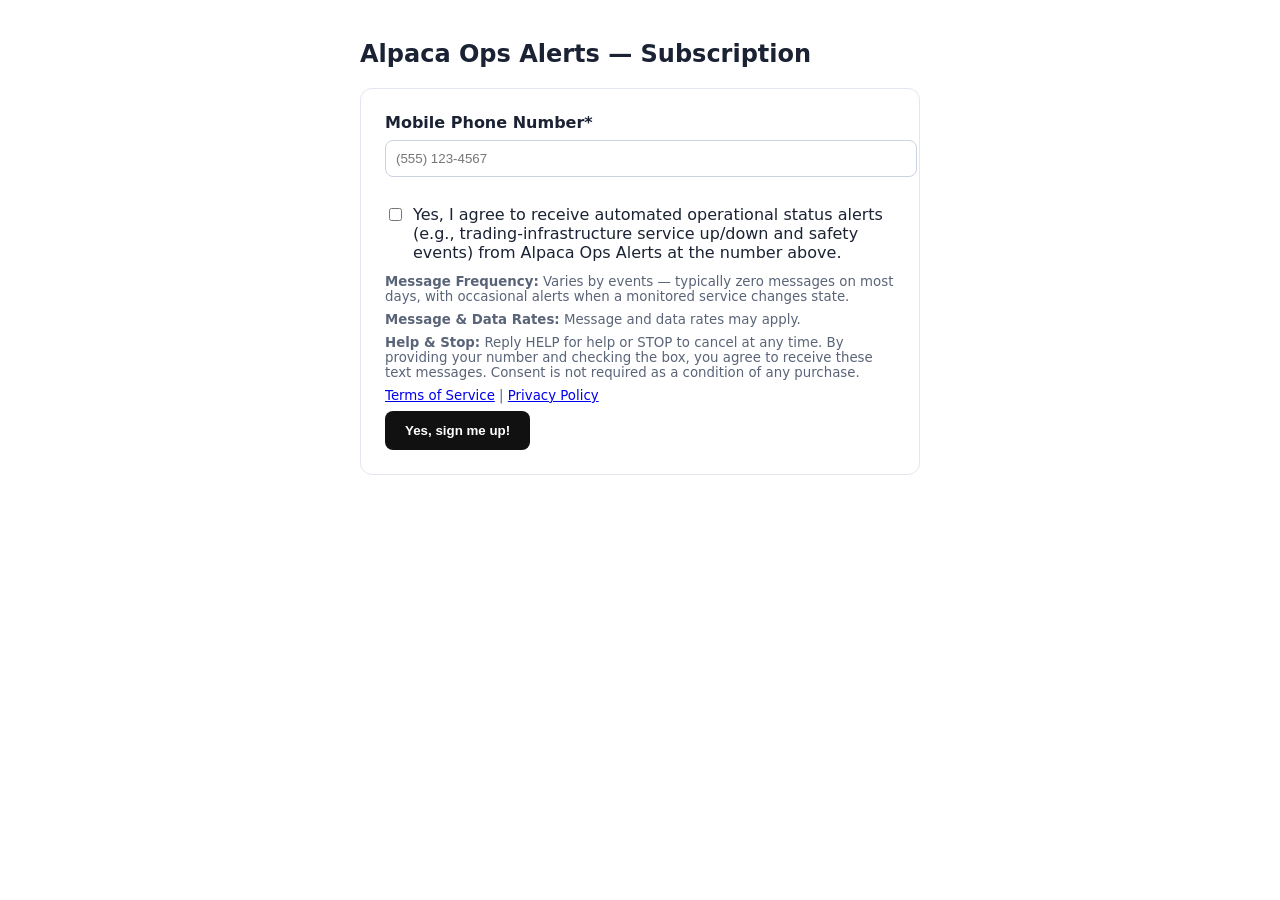
==== index.html @ 7554bb13 "Alpaca Ops Alerts — SMS opt-in subscription form (toll-free verification)" ====
<!DOCTYPE html>
<html lang="en"><head><meta charset="utf-8">
<meta name="viewport" content="width=device-width, initial-scale=1">
<title>Alpaca Ops Alerts — Subscription</title>
<style>body{font-family:system-ui,sans-serif;max-width:560px;margin:40px auto;padding:0 16px;color:#1a2233}
.card{border:1px solid #e2e6ee;border-radius:12px;padding:24px}label{font-weight:600}
input[type=tel]{width:100%;padding:10px;border:1px solid #cbd2e0;border-radius:8px;margin:8px 0 16px}
.consent{display:flex;gap:8px;align-items:flex-start;margin:12px 0}
small{color:#5a6478;display:block;margin:8px 0}
button{background:#111;color:#fff;border:0;border-radius:8px;padding:12px 20px;font-weight:600;cursor:pointer}</style>
</head><body>
<h2>Alpaca Ops Alerts — Subscription</h2>
<div class="card">
<form onsubmit="alert('Consent disclosure form for Alpaca Ops Alerts. The sole recipient is the system owner.');return false;">
  <label for="ph">Mobile Phone Number*</label>
  <input id="ph" type="tel" placeholder="(555) 123-4567" required>
  <div class="consent">
    <input type="checkbox" id="consent" required>
    <label for="consent" style="font-weight:400">Yes, I agree to receive automated operational status alerts
    (e.g., trading-infrastructure service up/down and safety events) from Alpaca Ops Alerts at the number above.</label>
  </div>
  <small><b>Message Frequency:</b> Varies by events — typically zero messages on most days, with occasional alerts when a monitored service changes state.</small>
  <small><b>Message &amp; Data Rates:</b> Message and data rates may apply.</small>
  <small><b>Help &amp; Stop:</b> Reply HELP for help or STOP to cancel at any time. By providing your number and checking the box, you agree to receive these text messages. Consent is not required as a condition of any purchase.</small>
  <small><a href="https://gist.github.com/Maz-Personal/0436b00f4f3ad8d4bf08556f65ad91b4">Terms of Service</a> | <a href="https://gist.github.com/Maz-Personal/a142864298243b0e09ffc019842b0ae1">Privacy Policy</a></small>
  <button type="submit">Yes, sign me up!</button>
</form>
</div>
</body></html>
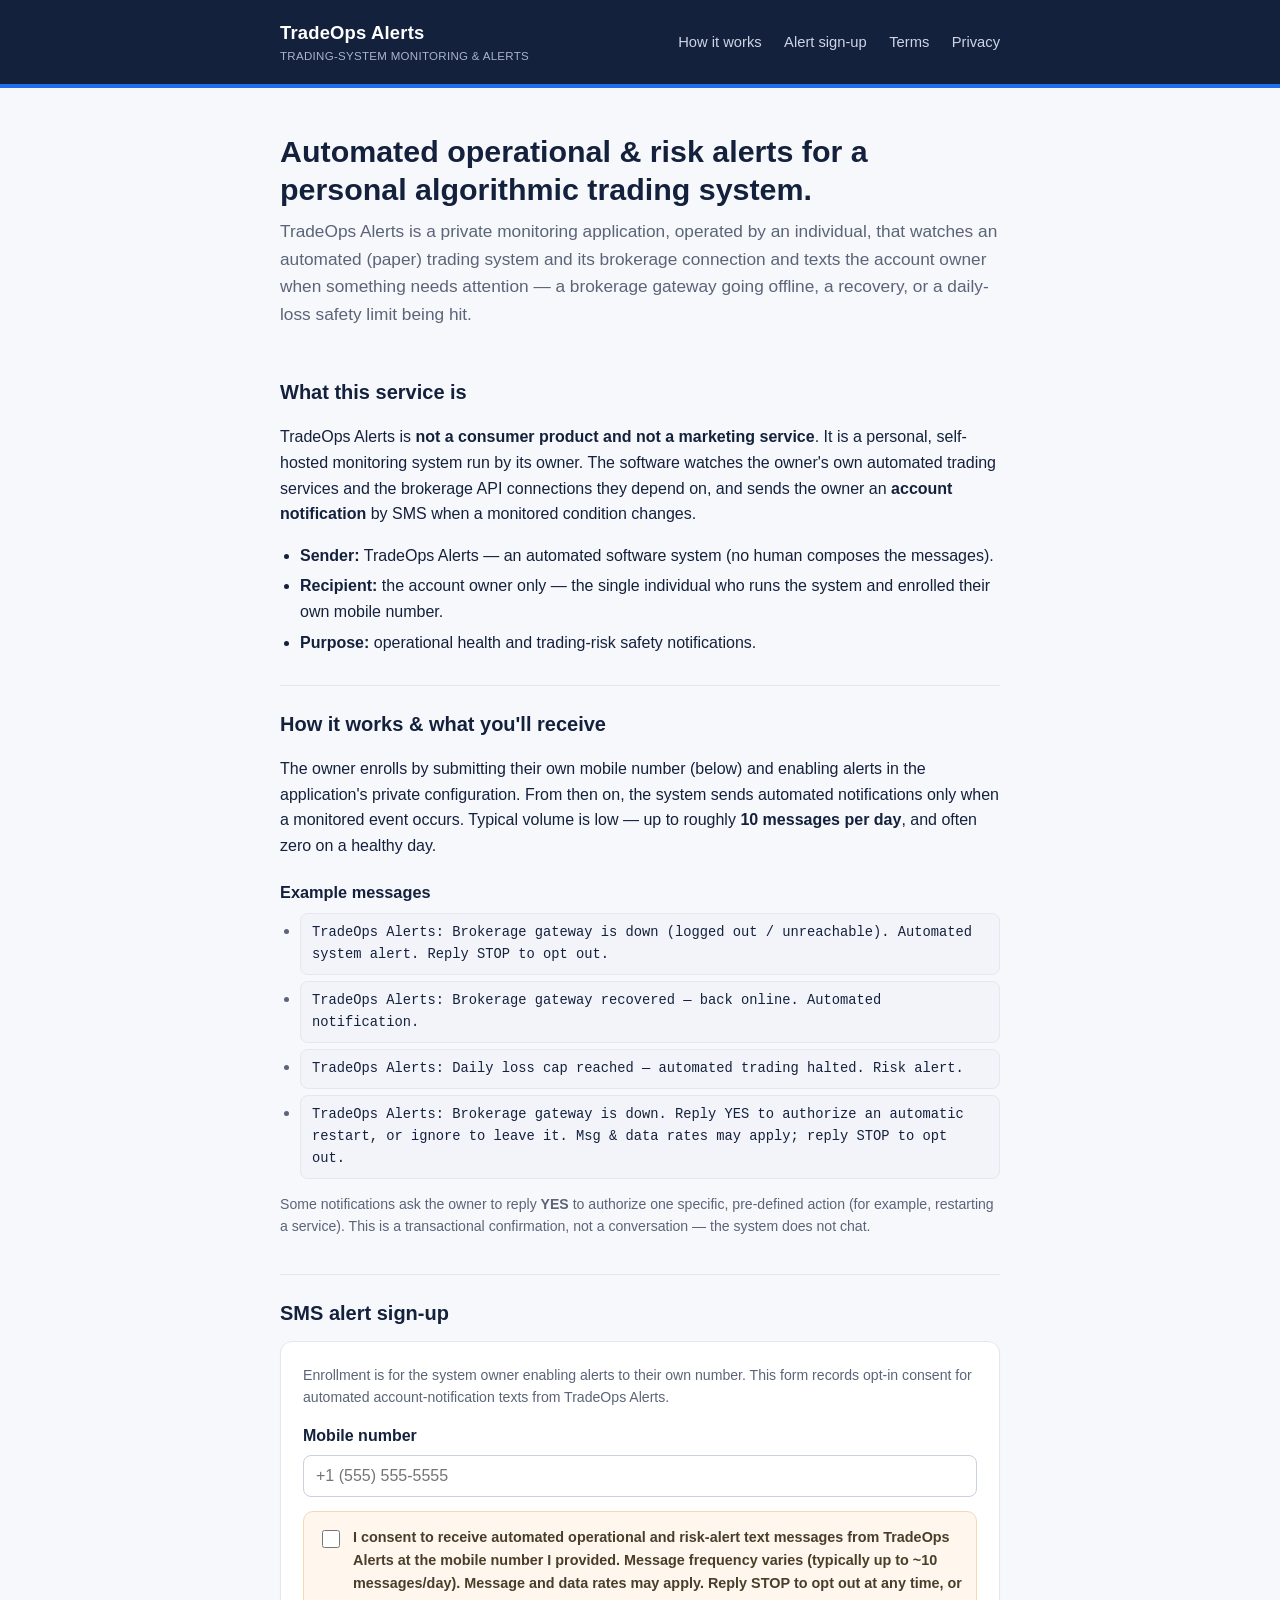
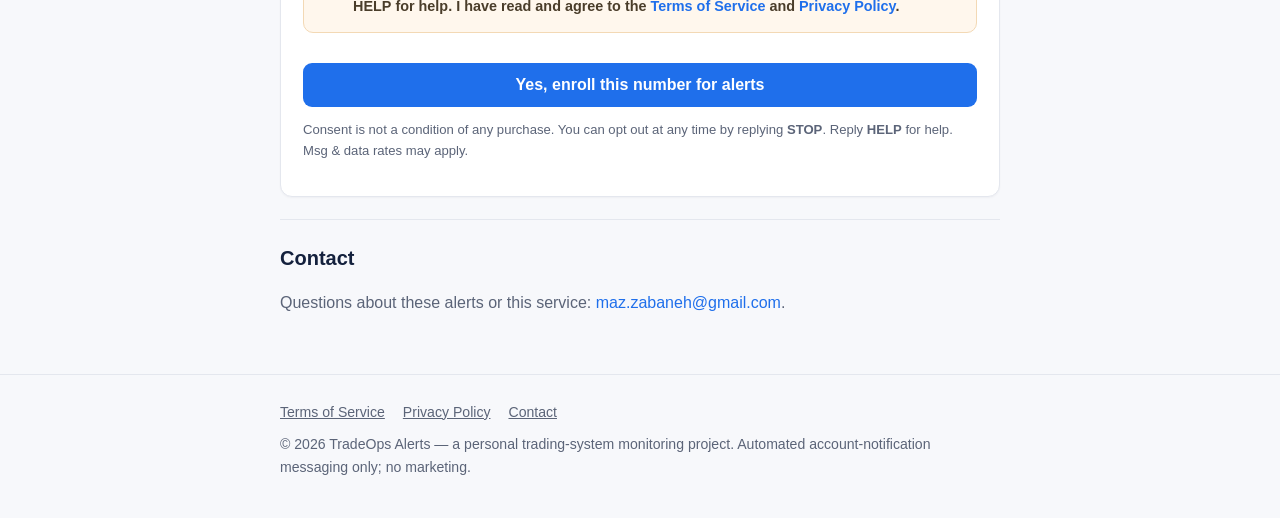
==== commit 46fbafcc: "Rebrand to TradeOps Alerts + add Terms/Privacy + full SMS opt-in (10DLC resubmit)" ====
--- a/index.html
+++ b/index.html
@@ -1,29 +1,95 @@
 <!DOCTYPE html>
-<html lang="en"><head><meta charset="utf-8">
-<meta name="viewport" content="width=device-width, initial-scale=1">
-<title>Alpaca Ops Alerts — Subscription</title>
-<style>body{font-family:system-ui,sans-serif;max-width:560px;margin:40px auto;padding:0 16px;color:#1a2233}
-.card{border:1px solid #e2e6ee;border-radius:12px;padding:24px}label{font-weight:600}
-input[type=tel]{width:100%;padding:10px;border:1px solid #cbd2e0;border-radius:8px;margin:8px 0 16px}
-.consent{display:flex;gap:8px;align-items:flex-start;margin:12px 0}
-small{color:#5a6478;display:block;margin:8px 0}
-button{background:#111;color:#fff;border:0;border-radius:8px;padding:12px 20px;font-weight:600;cursor:pointer}</style>
-</head><body>
-<h2>Alpaca Ops Alerts — Subscription</h2>
-<div class="card">
-<form onsubmit="alert('Consent disclosure form for Alpaca Ops Alerts. The sole recipient is the system owner.');return false;">
-  <label for="ph">Mobile Phone Number*</label>
-  <input id="ph" type="tel" placeholder="(555) 123-4567" required>
-  <div class="consent">
-    <input type="checkbox" id="consent" required>
-    <label for="consent" style="font-weight:400">Yes, I agree to receive automated operational status alerts
-    (e.g., trading-infrastructure service up/down and safety events) from Alpaca Ops Alerts at the number above.</label>
-  </div>
-  <small><b>Message Frequency:</b> Varies by events — typically zero messages on most days, with occasional alerts when a monitored service changes state.</small>
-  <small><b>Message &amp; Data Rates:</b> Message and data rates may apply.</small>
-  <small><b>Help &amp; Stop:</b> Reply HELP for help or STOP to cancel at any time. By providing your number and checking the box, you agree to receive these text messages. Consent is not required as a condition of any purchase.</small>
-  <small><a href="https://gist.github.com/Maz-Personal/0436b00f4f3ad8d4bf08556f65ad91b4">Terms of Service</a> | <a href="https://gist.github.com/Maz-Personal/a142864298243b0e09ffc019842b0ae1">Privacy Policy</a></small>
-  <button type="submit">Yes, sign me up!</button>
-</form>
-</div>
-</body></html>
+<html lang="en">
+<head>
+  <meta charset="utf-8">
+  <meta name="viewport" content="width=device-width, initial-scale=1">
+  <title>TradeOps Alerts — Automated Trading-System Notifications</title>
+  <meta name="description" content="TradeOps Alerts sends the account owner automated operational and risk text-message notifications from their personal algorithmic trading-monitor system.">
+  <link rel="stylesheet" href="style.css">
+</head>
+<body>
+  <header class="site">
+    <div class="wrap">
+      <div class="brand">TradeOps Alerts<small>Trading-System Monitoring &amp; Alerts</small></div>
+      <nav>
+        <a href="#how">How it works</a>
+        <a href="#signup">Alert sign-up</a>
+        <a href="terms.html">Terms</a>
+        <a href="privacy.html">Privacy</a>
+      </nav>
+    </div>
+  </header>
+
+  <main class="wrap">
+    <div class="hero">
+      <h1>Automated operational &amp; risk alerts for a personal algorithmic trading system.</h1>
+      <p class="lede">TradeOps Alerts is a private monitoring application, operated by an individual, that watches an automated (paper) trading system and its brokerage connection and texts the account owner when something needs attention — a brokerage gateway going offline, a recovery, or a daily-loss safety limit being hit.</p>
+    </div>
+
+    <section id="what">
+      <h2>What this service is</h2>
+      <p>TradeOps Alerts is <strong>not a consumer product and not a marketing service</strong>. It is a personal, self-hosted monitoring system run by its owner. The software watches the owner's own automated trading services and the brokerage API connections they depend on, and sends the owner an <strong>account notification</strong> by SMS when a monitored condition changes.</p>
+      <ul>
+        <li><strong>Sender:</strong> TradeOps Alerts — an automated software system (no human composes the messages).</li>
+        <li><strong>Recipient:</strong> the account owner only — the single individual who runs the system and enrolled their own mobile number.</li>
+        <li><strong>Purpose:</strong> operational health and trading-risk safety notifications.</li>
+      </ul>
+    </section>
+
+    <section id="how">
+      <h2>How it works &amp; what you'll receive</h2>
+      <p>The owner enrolls by submitting their own mobile number (below) and enabling alerts in the application's private configuration. From then on, the system sends automated notifications only when a monitored event occurs. Typical volume is low — up to roughly <strong>10 messages per day</strong>, and often zero on a healthy day.</p>
+      <h3>Example messages</h3>
+      <ul class="msg-list">
+        <li><code>TradeOps Alerts: Brokerage gateway is down (logged out / unreachable). Automated system alert. Reply STOP to opt out.</code></li>
+        <li><code>TradeOps Alerts: Brokerage gateway recovered — back online. Automated notification.</code></li>
+        <li><code>TradeOps Alerts: Daily loss cap reached — automated trading halted. Risk alert.</code></li>
+        <li><code>TradeOps Alerts: Brokerage gateway is down. Reply YES to authorize an automatic restart, or ignore to leave it. Msg &amp; data rates may apply; reply STOP to opt out.</code></li>
+      </ul>
+      <p class="small muted">Some notifications ask the owner to reply <strong>YES</strong> to authorize one specific, pre-defined action (for example, restarting a service). This is a transactional confirmation, not a conversation — the system does not chat.</p>
+    </section>
+
+    <section id="signup">
+      <h2>SMS alert sign-up</h2>
+      <div class="card">
+        <p class="small muted" style="margin-top:0">Enrollment is for the system owner enabling alerts to their own number. This form records opt-in consent for automated account-notification texts from TradeOps Alerts.</p>
+        <form action="#" method="post" onsubmit="return false;">
+          <div class="field">
+            <label for="phone">Mobile number</label>
+            <input id="phone" name="phone" type="tel" inputmode="tel" placeholder="+1 (555) 555-5555" autocomplete="tel">
+          </div>
+          <div class="field">
+            <label class="consent" for="consent">
+              <input id="consent" name="consent" type="checkbox">
+              <span>I consent to receive automated operational and risk-alert text messages from
+              <strong>TradeOps Alerts</strong> at the mobile number I provided. Message frequency
+              varies (typically up to ~10 messages/day). <strong>Message and data rates may apply.</strong>
+              Reply <strong>STOP</strong> to opt out at any time, or <strong>HELP</strong> for help.
+              I have read and agree to the <a href="terms.html">Terms of Service</a> and
+              <a href="privacy.html">Privacy Policy</a>.</span>
+            </label>
+          </div>
+          <button class="submit" type="submit">Yes, enroll this number for alerts</button>
+          <p class="form-note">Consent is not a condition of any purchase. You can opt out at any time by replying <strong>STOP</strong>. Reply <strong>HELP</strong> for help. Msg &amp; data rates may apply.</p>
+        </form>
+      </div>
+    </section>
+
+    <section id="contact">
+      <h2>Contact</h2>
+      <p class="muted">Questions about these alerts or this service: <a href="mailto:maz.zabaneh@gmail.com">maz.zabaneh@gmail.com</a>.</p>
+    </section>
+  </main>
+
+  <footer class="site">
+    <div class="wrap">
+      <div class="row">
+        <a href="terms.html">Terms of Service</a>
+        <a href="privacy.html">Privacy Policy</a>
+        <a href="mailto:maz.zabaneh@gmail.com">Contact</a>
+      </div>
+      <div>&copy; 2026 TradeOps Alerts — a personal trading-system monitoring project. Automated account-notification messaging only; no marketing.</div>
+    </div>
+  </footer>
+</body>
+</html>
--- a/style.css
+++ b/style.css
@@ -0,0 +1,91 @@
+:root {
+  --ink: #14213d;
+  --muted: #5b6478;
+  --line: #e4e7ee;
+  --bg: #f7f8fb;
+  --accent: #1f6feb;
+  --accent-dark: #1550b3;
+  --ok: #1a7f4b;
+  --card: #ffffff;
+  --warn-bg: #fff7ed;
+  --warn-line: #f3d9b5;
+}
+* { box-sizing: border-box; }
+html { -webkit-text-size-adjust: 100%; }
+body {
+  margin: 0;
+  font-family: -apple-system, BlinkMacSystemFont, "Segoe UI", Roboto, Helvetica, Arial, sans-serif;
+  color: var(--ink);
+  background: var(--bg);
+  line-height: 1.6;
+}
+a { color: var(--accent); text-decoration: none; }
+a:hover { text-decoration: underline; }
+.wrap { max-width: 760px; margin: 0 auto; padding: 0 20px; }
+
+header.site {
+  background: var(--ink);
+  color: #fff;
+  padding: 18px 0;
+  border-bottom: 4px solid var(--accent);
+}
+header.site .wrap { display: flex; align-items: center; justify-content: space-between; gap: 16px; flex-wrap: wrap; }
+header.site .brand { font-weight: 700; font-size: 1.15rem; letter-spacing: .2px; }
+header.site .brand small { display: block; font-weight: 400; font-size: .72rem; color: #aab3c9; letter-spacing: .3px; text-transform: uppercase; }
+header.site nav a { color: #cdd4e4; margin-left: 18px; font-size: .92rem; }
+header.site nav a:hover { color: #fff; }
+
+.hero { padding: 44px 0 26px; }
+.hero h1 { font-size: 1.9rem; margin: 0 0 10px; line-height: 1.25; }
+.hero p.lede { font-size: 1.08rem; color: var(--muted); margin: 0; }
+
+section { padding: 22px 0; border-top: 1px solid var(--line); }
+section:first-of-type { border-top: none; }
+h2 { font-size: 1.25rem; margin: 0 0 12px; }
+h3 { font-size: 1.02rem; margin: 20px 0 6px; }
+ul { margin: 8px 0; padding-left: 20px; }
+li { margin: 5px 0; }
+.muted { color: var(--muted); }
+.small { font-size: .88rem; }
+
+.card {
+  background: var(--card);
+  border: 1px solid var(--line);
+  border-radius: 12px;
+  padding: 22px;
+  box-shadow: 0 1px 2px rgba(20,33,61,.04);
+}
+.msg-list li { color: var(--muted); }
+.msg-list code {
+  display: block; background: #f2f4f9; border: 1px solid var(--line); border-radius: 8px;
+  padding: 8px 11px; margin: 6px 0; color: var(--ink); font-size: .86rem;
+  font-family: ui-monospace, SFMono-Regular, Menlo, Consolas, monospace; white-space: normal;
+}
+
+form .field { margin: 14px 0; }
+label { display: block; font-weight: 600; margin-bottom: 6px; }
+input[type="tel"], input[type="text"] {
+  width: 100%; padding: 11px 12px; border: 1px solid #c9d0de; border-radius: 8px;
+  font-size: 1rem; color: var(--ink); background: #fff;
+}
+input[type="tel"]:focus { outline: none; border-color: var(--accent); box-shadow: 0 0 0 3px rgba(31,111,235,.15); }
+.consent {
+  display: flex; gap: 10px; align-items: flex-start;
+  background: var(--warn-bg); border: 1px solid var(--warn-line); border-radius: 10px; padding: 14px;
+  font-size: .9rem; color: #4a3d2a;
+}
+.consent input { margin-top: 4px; flex: 0 0 auto; width: 18px; height: 18px; }
+button.submit {
+  margin-top: 16px; width: 100%; padding: 13px 16px; border: none; border-radius: 9px;
+  background: var(--accent); color: #fff; font-size: 1rem; font-weight: 600; cursor: pointer;
+}
+button.submit:hover { background: var(--accent-dark); }
+.form-note { font-size: .82rem; color: var(--muted); margin-top: 12px; }
+
+footer.site { border-top: 1px solid var(--line); margin-top: 20px; padding: 26px 0 40px; color: var(--muted); font-size: .88rem; }
+footer.site a { color: var(--muted); text-decoration: underline; }
+footer.site .row { display: flex; gap: 18px; flex-wrap: wrap; margin-bottom: 10px; }
+
+.legal h1 { font-size: 1.6rem; }
+.legal p, .legal li { color: #2c3550; }
+.legal .updated { color: var(--muted); font-size: .88rem; margin-bottom: 20px; }
